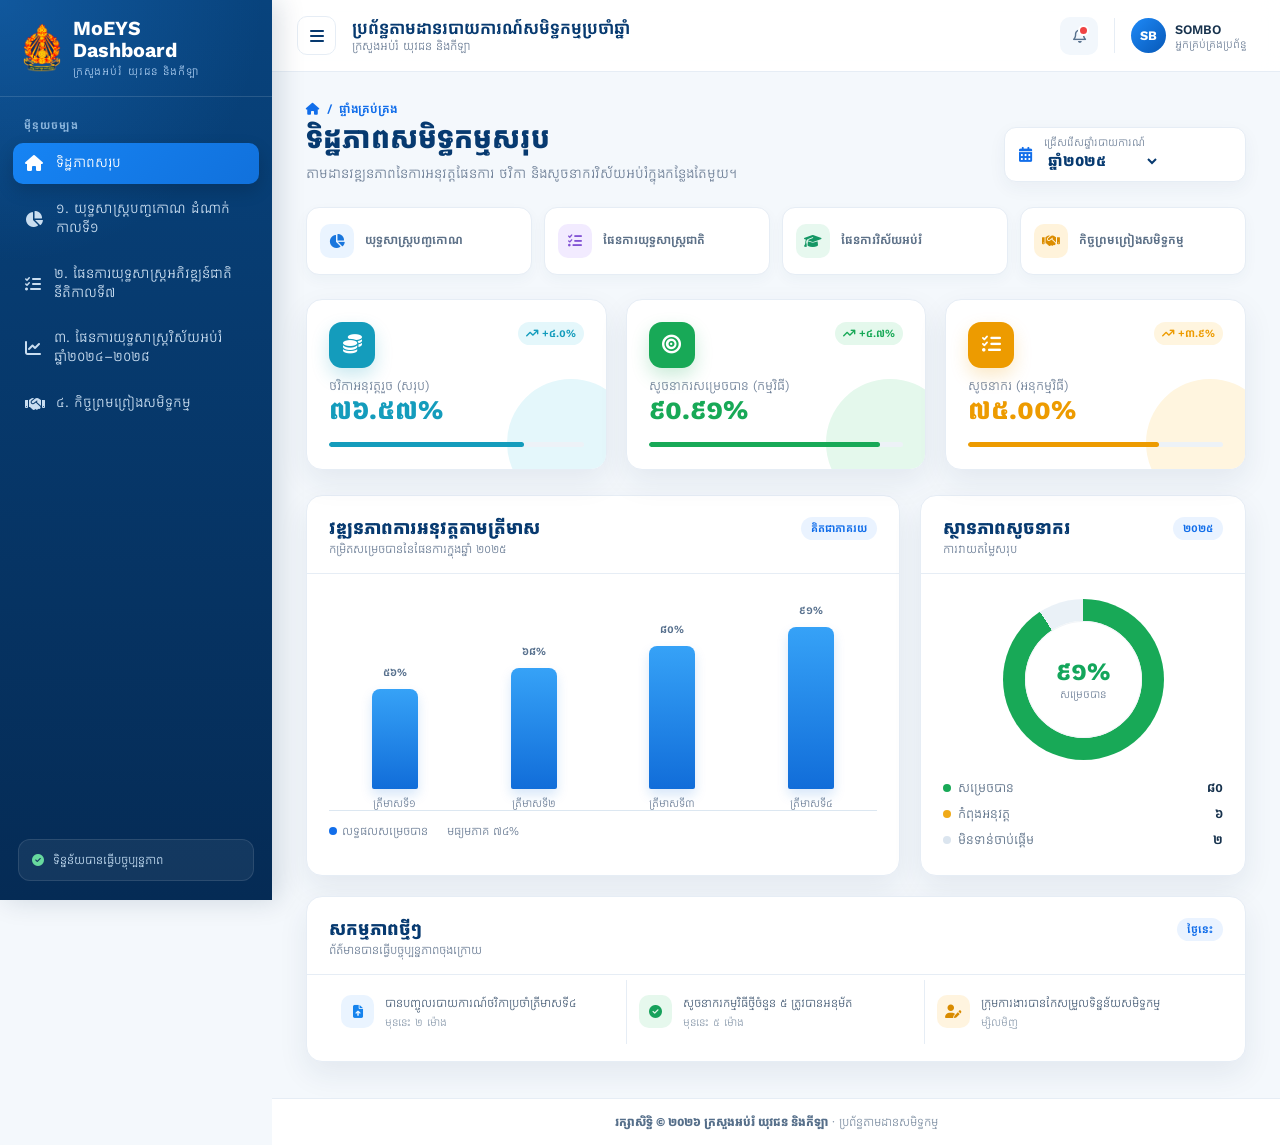
==== index.html @ 380740ac "git init" ====
<!doctype html>
<html lang="km">
  <head>
    <meta charset="utf-8" />
    <meta name="viewport" content="width=device-width, initial-scale=1" />
    <meta name="theme-color" content="#083d77" />
    <title>ផ្ទាំងគ្រប់គ្រង - MoEYS</title>

    <link rel="preconnect" href="https://fonts.googleapis.com" />
    <link rel="preconnect" href="https://fonts.gstatic.com" crossorigin />
    <link
      href="https://fonts.googleapis.com/css2?family=Kantumruy+Pro:wght@300;400;500;600;700&display=swap"
      rel="stylesheet"
    />
    <link
      rel="stylesheet"
      href="https://cdnjs.cloudflare.com/ajax/libs/font-awesome/6.7.2/css/all.min.css"
    />
    <link rel="stylesheet" href="css/style.css" />
  </head>
  <body>
    <div class="app-shell">
      <aside class="sidebar" aria-label="ម៉ឺនុយចម្បង">
        <a class="brand" href="#dashboard" aria-label="MoEYS Dashboard">
          <img
            class="brand-logo"
            height="50"
            src="./img/MoEYS_LOGO.png"
            alt="MoEYS Logo"
          />
          <span class="brand-details"
            ><span class="brand-name">MoEYS Dashboard</span
            ><span class="brand-subtitle">ក្រសួងអប់រំ យុវជន និងកីឡា</span></span
          >
        </a>

        <nav class="sidebar-nav">
          <p class="nav-caption">ម៉ឺនុយចម្បង</p>
          <ul class="nav-list">
            <li>
              <button
                class="nav-link active"
                type="button"
                data-module="overview"
              >
                <i class="fa-solid fa-house"></i><span>ទិដ្ឋភាពសរុប</span>
              </button>
            </li>
            <li>
              <a
                class="nav-link"
                href="pages/pentagon.html"
                data-module="pentagon"
                ><i class="fa-solid fa-chart-pie"></i
                ><span>១. យុទ្ធសាស្ត្របញ្ចកោណ ដំណាក់កាលទី១</span></a
              >
            </li>
            <li>
              <button class="nav-link" type="button" data-module="national">
                <i class="fa-solid fa-list-check"></i
                ><span>២. ផែនការយុទ្ធសាស្ត្រអភិវឌ្ឍន៍ជាតិ នីតិកាលទី៧</span>
              </button>
            </li>
            <li>
              <button class="nav-link" type="button" data-module="education">
                <i class="fa-solid fa-chart-line"></i
                ><span>៣. ផែនការយុទ្ធសាស្ត្រវិស័យអប់រំ ឆ្នាំ២០២៤–២០២៨</span>
              </button>
            </li>
            <li>
              <button class="nav-link" type="button" data-module="agreement">
                <i class="fa-solid fa-handshake"></i
                ><span>៤. កិច្ចព្រមព្រៀងសមិទ្ធកម្ម</span>
              </button>
            </li>
          </ul>
        </nav>

        <div class="sidebar-footer">
          <i class="fa-solid fa-circle-check"></i
          ><span>ទិន្នន័យបានធ្វើបច្ចុប្បន្នភាព</span>
        </div>
      </aside>
      <div class="sidebar-backdrop" aria-hidden="true"></div>

      <main class="main" id="dashboard">
        <header class="topbar">
          <div class="topbar-left">
            <button
              class="menu-toggle"
              id="menuToggle"
              type="button"
              aria-label="បើក ឬបិទម៉ឺនុយ"
            >
              <i class="fa-solid fa-bars"></i>
            </button>
            <div>
              <p class="page-title">
                ប្រព័ន្ធតាមដានរបាយការណ៍សមិទ្ធកម្មប្រចាំឆ្នាំ
              </p>
              <span class="page-kicker">ក្រសួងអប់រំ យុវជន និងកីឡា</span>
            </div>
          </div>
          <div class="topbar-right">
            <button class="notification" type="button" aria-label="ការជូនដំណឹង">
              <i class="fa-regular fa-bell"></i>
            </button>
            <div class="profile">
              <span class="avatar">SB</span>
              <div>
                <span class="profile-name">SOMBO</span
                ><span class="profile-role">អ្នកគ្រប់គ្រងប្រព័ន្ធ</span>
              </div>
            </div>
          </div>
        </header>

        <section class="content">
          <div class="hero">
            <div>
              <div class="breadcrumb">
                <i class="fa-solid fa-house"></i><span>/</span
                ><span>ផ្ទាំងគ្រប់គ្រង</span>
              </div>
              <h1 id="dashboardHeading">ទិដ្ឋភាពសមិទ្ធកម្មសរុប</h1>
              <p id="dashboardDescription">
                តាមដានវឌ្ឍនភាពនៃការអនុវត្តផែនការ ថវិកា
                និងសូចនាករវិស័យអប់រំក្នុងកន្លែងតែមួយ។
              </p>
            </div>
            <div class="filter-panel">
              <i class="fa-solid fa-calendar-days"></i>
              <div>
                <label for="yearFilter">ជ្រើសរើសឆ្នាំរបាយការណ៍</label
                ><select id="yearFilter" aria-label="ជ្រើសរើសឆ្នាំ">
                  <option value="2025">ឆ្នាំ២០២៥</option>
                  <option value="2024">ឆ្នាំ២០២៤</option>
                  <option value="2023">ឆ្នាំ២០២៣</option>
                </select>
              </div>
            </div>
          </div>

          <div class="module-switcher" aria-label="ជ្រើសរើសផ្នែករបាយការណ៍">
            <a
              class="module-button"
              href="pages/pentagon.html"
              data-module="pentagon"
              style="--module-color: #1976dd; --module-bg: #eaf4ff"
              ><i class="fa-solid fa-chart-pie"></i
              ><span>យុទ្ធសាស្ត្របញ្ចកោណ</span></a
            >
            <button
              class="module-button"
              type="button"
              data-module="national"
              style="--module-color: #8253d4; --module-bg: #f2ebff"
            >
              <i class="fa-solid fa-list-check"></i
              ><span>ផែនការយុទ្ធសាស្ត្រជាតិ</span>
            </button>
            <button
              class="module-button"
              type="button"
              data-module="education"
              style="--module-color: #159765; --module-bg: #e7f8ef"
            >
              <i class="fa-solid fa-graduation-cap"></i
              ><span>ផែនការវិស័យអប់រំ</span>
            </button>
            <button
              class="module-button"
              type="button"
              data-module="agreement"
              style="--module-color: #dc8d00; --module-bg: #fff3db"
            >
              <i class="fa-solid fa-handshake"></i
              ><span>កិច្ចព្រមព្រៀងសមិទ្ធកម្ម</span>
            </button>
          </div>

          <section class="summary-grid" aria-label="សង្ខេបទិន្នន័យ">
            <article class="metric-card budget">
              <div class="metric-top">
                <span class="metric-icon"
                  ><i class="fa-solid fa-coins"></i></span
                ><span class="metric-trend" id="budgetTrend"></span>
              </div>
              <p class="metric-label" id="budgetLabel"></p>
              <p class="metric-number" id="budgetVal"></p>
              <div class="metric-progress"><span id="budgetBar"></span></div>
            </article>
            <article class="metric-card program">
              <div class="metric-top">
                <span class="metric-icon"
                  ><i class="fa-solid fa-bullseye"></i></span
                ><span class="metric-trend" id="programTrend"></span>
              </div>
              <p class="metric-label" id="programLabel"></p>
              <p class="metric-number" id="programVal"></p>
              <div class="metric-progress"><span id="programBar"></span></div>
            </article>
            <article class="metric-card subprogram">
              <div class="metric-top">
                <span class="metric-icon"
                  ><i class="fa-solid fa-list-check"></i></span
                ><span class="metric-trend" id="subprogramTrend"></span>
              </div>
              <p class="metric-label" id="subprogramLabel"></p>
              <p class="metric-number" id="subprogramVal"></p>
              <div class="metric-progress">
                <span id="subprogramBar"></span>
              </div>
            </article>
          </section>

          <section class="dashboard-grid">
            <article class="panel chart-panel">
              <header class="panel-header">
                <div>
                  <h2 class="panel-title" id="chartTitle"></h2>
                  <p class="panel-caption">
                    កម្រិតសម្រេចបាននៃផែនការក្នុងឆ្នាំ
                    <span id="chartYear"></span>
                  </p>
                </div>
                <span class="pill">គិតជាភាគរយ</span>
              </header>
              <div class="chart-wrap">
                <div
                  class="chart"
                  id="quarterChart"
                  aria-label="គំនូសតាងវឌ្ឍនភាពតាមត្រីមាស"
                ></div>
                <div class="chart-foot">
                  <span><i class="legend-dot"></i>លទ្ធផលសម្រេចបាន</span
                  ><span id="chartAverage"></span>
                </div>
              </div>
            </article>

            <article class="panel progress-panel">
              <header class="panel-header">
                <div>
                  <h2 class="panel-title" id="statusTitle"></h2>
                  <p class="panel-caption">ការវាយតម្លៃសរុប</p>
                </div>
                <span class="pill" id="statusYear"></span>
              </header>
              <div class="donut-area">
                <div class="donut" id="donut">
                  <div class="donut-text">
                    <strong id="donutValue"></strong><span>សម្រេចបាន</span>
                  </div>
                </div>
              </div>
              <div class="status-list">
                <div class="status-row">
                  <span class="status-key"
                    ><i style="--key-color: #18a957"></i>សម្រេចបាន</span
                  ><strong id="completeCount"></strong>
                </div>
                <div class="status-row">
                  <span class="status-key"
                    ><i style="--key-color: #f0aa18"></i>កំពុងអនុវត្ត</span
                  ><strong id="progressCount"></strong>
                </div>
                <div class="status-row">
                  <span class="status-key"
                    ><i style="--key-color: #dbe5ef"></i>មិនទាន់ចាប់ផ្ដើម</span
                  ><strong id="pendingCount"></strong>
                </div>
              </div>
            </article>

            <article class="panel activity">
              <header class="panel-header">
                <div>
                  <h2 class="panel-title">សកម្មភាពថ្មីៗ</h2>
                  <p class="panel-caption">
                    ព័ត៌មានបានធ្វើបច្ចុប្បន្នភាពចុងក្រោយ
                  </p>
                </div>
                <span class="pill">ថ្ងៃនេះ</span>
              </header>
              <div class="activity-list">
                <div class="activity-item">
                  <span
                    class="activity-icon"
                    style="--activity-color: #1683ed; --activity-bg: #eaf4ff"
                    ><i class="fa-solid fa-file-arrow-up"></i
                  ></span>
                  <div>
                    <p>បានបញ្ចូលរបាយការណ៍ថវិកាប្រចាំត្រីមាសទី៤</p>
                    <time>មុននេះ ២ ម៉ោង</time>
                  </div>
                </div>
                <div class="activity-item">
                  <span
                    class="activity-icon"
                    style="--activity-color: #16a15b; --activity-bg: #e6f8ed"
                    ><i class="fa-solid fa-circle-check"></i
                  ></span>
                  <div>
                    <p>សូចនាករកម្មវិធីថ្មីចំនួន ៥ ត្រូវបានអនុម័ត</p>
                    <time>មុននេះ ៥ ម៉ោង</time>
                  </div>
                </div>
                <div class="activity-item">
                  <span
                    class="activity-icon"
                    style="--activity-color: #d98b00; --activity-bg: #fff4df"
                    ><i class="fa-solid fa-user-pen"></i
                  ></span>
                  <div>
                    <p>ក្រុមការងារបានកែសម្រួលទិន្នន័យសមិទ្ធកម្ម</p>
                    <time>ម្សិលមិញ</time>
                  </div>
                </div>
              </div>
            </article>
          </section>
        </section>
        <footer class="footer">
          <strong>រក្សាសិទ្ធិ © ២០២៦ ក្រសួងអប់រំ យុវជន និងកីឡា</strong> ·
          ប្រព័ន្ធតាមដានសមិទ្ធកម្ម
        </footer>
      </main>
    </div>

    <script src="js/dashboard.js"></script>
  </body>
</html>
---- css/style.css ----
:root {
  --navy: #073a70;
  --navy-deep: #052b55;
  --blue: #126eea;
  --green: #13a65b;
  --ink: #17324d;
  --muted: #72839a;
  --line: #e6edf5;
  --surface: #ffffff;
  --page: #f4f8fc;
  --shadow: 0 12px 30px rgba(20, 53, 92, 0.08);
}

* { box-sizing: border-box; }
html { min-width: 320px; }
body {
  min-height: 100vh;
  margin: 0;
  color: var(--ink);
  background: var(--page);
  font-family: "Kantumruy Pro", "Noto Sans Khmer", sans-serif;
  font-size: 15px;
}
button, select { font: inherit; }
button { cursor: pointer; }
.app-shell { min-height: 100vh; }

/* Sidebar */
.sidebar {
  position: fixed;
  z-index: 30;
  inset: 0 auto 0 0;
  display: flex;
  flex-direction: column;
  width: 272px;
  color: #dbeafe;
  background: radial-gradient(circle at 0 0, rgba(42, 151, 255, .25), transparent 28%), linear-gradient(180deg, #08437d 0%, var(--navy-deep) 100%);
  box-shadow: 6px 0 26px rgba(3, 36, 71, .16);
  transition: width .25s ease, transform .25s ease;
}
.brand { display: flex; align-items: center; gap: 12px; min-height: 92px; padding: 18px 23px; color: #fff; border-bottom: 1px solid rgba(255,255,255,.13); text-decoration: none; }
.brand-mark { display: grid; flex: 0 0 43px; width: 43px; height: 43px; place-items: center; color: #0d4b85; background: #fff; border-radius: 13px; box-shadow: 0 6px 15px rgba(0,0,0,.14); font-size: 22px; }
.brand-name { display: block; font-size: 20px; font-weight: 700; line-height: 1.1; }
.brand-subtitle { display: block; margin-top: 3px; color: #a9cbef; font-size: 11px; letter-spacing: .08em; }
.sidebar-nav { padding: 22px 13px; }
.nav-caption { margin: 0 11px 11px; color: #8bb5dc; font-size: 11px; font-weight: 600; letter-spacing: .1em; text-transform: uppercase; }
.nav-list { display: grid; gap: 5px; padding: 0; margin: 0; list-style: none; }
.nav-link { display: flex; align-items: center; gap: 13px; width: 100%; padding: 11px 12px; color: #c9ddf0; border: 0; border-radius: 10px; background: transparent; text-align: left; text-decoration: none; transition: .2s ease; }
.nav-link:hover { color: #fff; background: rgba(255,255,255,.09); }
.nav-link.active { color: #fff; background: linear-gradient(135deg, #1684f4, #1171dc); box-shadow: 0 7px 17px rgba(0,0,0,.16); }
.nav-link i { width: 18px; text-align: center; font-size: 16px; }
.nav-link span { font-size: 14px; line-height: 1.35; }
.sidebar-footer { display: flex; align-items: center; gap: 9px; margin: auto 18px 19px; padding: 13px; color: #bfd8ee; border: 1px solid rgba(255,255,255,.1); border-radius: 12px; background: rgba(255,255,255,.06); font-size: 12px; }
.sidebar-footer i { color: #67d99e; }

/* Header and page layout */
.main { min-height: 100vh; margin-left: 272px; transition: margin .25s ease; }
.topbar { position: sticky; z-index: 20; top: 0; display: flex; align-items: center; justify-content: space-between; min-height: 72px; padding: 0 34px 0 25px; border-bottom: 1px solid var(--line); background: rgba(255,255,255,.92); backdrop-filter: blur(12px); }
.topbar-left, .topbar-right, .profile { display: flex; align-items: center; }
.topbar-left { gap: 16px; }
.topbar-right { gap: 16px; }
.menu-toggle { display: grid; width: 39px; height: 39px; place-items: center; color: var(--navy); border: 1px solid var(--line); border-radius: 10px; background: #fff; font-size: 16px; transition: .2s ease; }
.menu-toggle:hover { color: #fff; border-color: var(--blue); background: var(--blue); }
.page-title { margin: 0; color: var(--navy); font-size: 17px; font-weight: 600; }
.page-kicker { display: block; margin-top: 1px; color: var(--muted); font-size: 12px; }
.notification { position: relative; display: grid; width: 38px; height: 38px; place-items: center; color: #57718d; border: 0; border-radius: 10px; background: #f2f7fc; }
.notification::after { position: absolute; top: 8px; right: 9px; width: 7px; height: 7px; content: ""; border: 2px solid #fff; border-radius: 50%; background: #f04444; }
.profile { gap: 9px; padding-left: 16px; border-left: 1px solid var(--line); }
.avatar { display: grid; width: 35px; height: 35px; place-items: center; color: #fff; border-radius: 50%; background: linear-gradient(135deg, #1e8af8, #0758b7); font-size: 13px; font-weight: 700; }
.profile-name { color: var(--ink); font-size: 13px; font-weight: 600; }
.profile-role { display: block; color: var(--muted); font-size: 11px; }
.content { max-width: 1500px; padding: 30px 34px 36px; margin: 0 auto; }
.hero { display: flex; align-items: flex-end; justify-content: space-between; gap: 25px; margin-bottom: 25px; }
.breadcrumb { display: flex; align-items: center; gap: 7px; margin-bottom: 5px; color: var(--blue); font-size: 12px; font-weight: 600; }
.hero h1 { margin: 0; color: var(--navy); font-size: clamp(23px, 2.3vw, 31px); line-height: 1.25; }
.hero p { max-width: 620px; margin: 7px 0 0; color: var(--muted); font-size: 14px; }
.filter-panel { display: flex; align-items: center; gap: 12px; min-width: 242px; padding: 8px 11px 8px 14px; border: 1px solid var(--line); border-radius: 12px; background: var(--surface); box-shadow: 0 6px 18px rgba(34,68,106,.05); }
.filter-panel i { color: var(--blue); }
.filter-panel label { display: block; color: var(--muted); font-size: 11px; line-height: 1.2; }
.filter-panel select { width: 116px; padding: 2px 20px 2px 0; color: var(--navy); border: 0; outline: 0; background: transparent; font-weight: 700; }

/* Report modules */
.module-switcher { display: grid; grid-template-columns: repeat(4, minmax(0, 1fr)); gap: 12px; margin: 0 0 24px; }
.module-button { display: flex; align-items: center; gap: 11px; min-height: 68px; padding: 11px 13px; color: #5d7188; border: 1px solid var(--line); border-radius: 13px; background: #fff; box-shadow: 0 5px 14px rgba(34,68,106,.04); text-align: left; text-decoration: none; transition: .2s ease; }
.module-button:hover { border-color: #b5d6fb; box-shadow: 0 9px 18px rgba(34,68,106,.09); transform: translateY(-2px); }
.module-button.active { color: var(--navy); border-color: #90c4f8; background: linear-gradient(135deg, #f1f8ff, #fff); box-shadow: 0 9px 20px rgba(22,131,237,.11); }
.module-button i { display: grid; flex: 0 0 34px; width: 34px; height: 34px; place-items: center; color: var(--module-color); border-radius: 10px; background: var(--module-bg); font-size: 14px; }
.module-button span { font-size: 12px; font-weight: 600; line-height: 1.32; }

/* Summary cards */
.summary-grid { display: grid; grid-template-columns: repeat(3, minmax(0, 1fr)); gap: 19px; margin-bottom: 25px; }
.metric-card { position: relative; min-height: 157px; padding: 22px; overflow: hidden; border: 1px solid var(--line); border-radius: 16px; background: var(--surface); box-shadow: var(--shadow); }
.metric-card::after { position: absolute; right: -29px; bottom: -38px; width: 128px; height: 128px; content: ""; border-radius: 50%; background: var(--card-wash); }
.metric-top { position: relative; z-index: 1; display: flex; align-items: flex-start; justify-content: space-between; gap: 10px; }
.metric-icon { display: grid; width: 46px; height: 46px; place-items: center; color: #fff; border-radius: 13px; background: var(--card-color); box-shadow: 0 8px 18px var(--card-shadow); font-size: 19px; }
.metric-label { margin: 10px 0 3px; color: var(--muted); font-size: 13px; }
.metric-number { margin: 0; color: var(--card-color); font-size: 27px; font-weight: 700; line-height: 1.1; }
.metric-trend { display: inline-flex; align-items: center; gap: 4px; padding: 5px 8px; color: var(--card-color); border-radius: 20px; background: var(--card-wash); font-size: 11px; font-weight: 600; white-space: nowrap; }
.metric-progress { position: relative; z-index: 1; height: 5px; margin-top: 17px; overflow: hidden; border-radius: 99px; background: #edf2f7; }
.metric-progress span { display: block; height: 100%; width: var(--progress); border-radius: inherit; background: var(--card-color); transition: width .45s ease; }
.budget { --card-color: #149cbc; --card-wash: #e4f7fb; --card-shadow: rgba(20,156,188,.22); --progress: 77%; }
.program { --card-color: #18a957; --card-wash: #e4f8ec; --card-shadow: rgba(24,169,87,.22); --progress: 91%; }
.subprogram { --card-color: #ed9b00; --card-wash: #fff5df; --card-shadow: rgba(237,155,0,.22); --progress: 75%; }

/* Chart panels */
.dashboard-grid { display: grid; grid-template-columns: minmax(0, 1.55fr) minmax(290px, .85fr); gap: 20px; }
.panel { border: 1px solid var(--line); border-radius: 16px; background: var(--surface); box-shadow: var(--shadow); }
.panel-header { display: flex; align-items: flex-start; justify-content: space-between; gap: 15px; padding: 21px 22px 17px; border-bottom: 1px solid var(--line); }
.panel-title { margin: 0; color: var(--navy); font-size: 18px; font-weight: 700; }
.panel-caption { margin: 3px 0 0; color: var(--muted); font-size: 12px; }
.pill { padding: 5px 10px; color: var(--blue); border-radius: 30px; background: #eaf3ff; font-size: 11px; font-weight: 600; white-space: nowrap; }
.chart-wrap { padding: 22px 22px 15px; }
.chart { display: flex; align-items: end; gap: clamp(11px, 2vw, 23px); height: 215px; padding: 14px 8px 0; border-bottom: 1px solid #dce7f1; }
.bar-group { display: grid; flex: 1; height: 100%; min-width: 24px; grid-template-rows: 1fr auto; gap: 8px; }
.bar-area { display: flex; align-items: end; justify-content: center; height: 100%; }
.bar { position: relative; width: min(46px, 100%); height: var(--bar-height); min-height: 16px; border-radius: 8px 8px 2px 2px; background: linear-gradient(180deg, #36a2f7, #116dd9); box-shadow: 0 6px 12px rgba(19,114,221,.17); transition: height .45s ease; }
.bar::before { position: absolute; top: -23px; left: 50%; content: attr(data-value); color: #58718e; font-size: 11px; font-weight: 600; white-space: nowrap; transform: translateX(-50%); }
.bar-label { color: var(--muted); font-size: 11px; text-align: center; }
.chart-foot { display: flex; align-items: center; gap: 19px; padding: 13px 0 0; color: var(--muted); font-size: 12px; }
.legend-dot { display: inline-block; width: 8px; height: 8px; margin-right: 5px; border-radius: 50%; background: var(--blue); }
.progress-panel { padding-bottom: 10px; }
.donut-area { display: grid; padding: 25px 25px 20px; place-items: center; }
.donut { position: relative; display: grid; width: 161px; height: 161px; place-items: center; border-radius: 50%; background: conic-gradient(#18a957 0 91%, #eaf1f7 91% 100%); }
.donut::before { width: 117px; height: 117px; content: ""; border-radius: 50%; background: #fff; box-shadow: inset 0 0 0 1px #f2f5f8; }
.donut-text { position: absolute; display: grid; place-items: center; line-height: 1.05; text-align: center; }
.donut-text strong { color: var(--green); font-size: 25px; }
.donut-text span { margin-top: 4px; color: var(--muted); font-size: 11px; }
.status-list { display: grid; gap: 11px; padding: 0 22px 18px; }
.status-row { display: flex; align-items: center; justify-content: space-between; color: #5d7188; font-size: 13px; }
.status-row strong { color: var(--ink); font-weight: 600; }
.status-key { display: inline-flex; align-items: center; gap: 7px; }
.status-key i { width: 8px; height: 8px; border-radius: 50%; background: var(--key-color); }

/* Recent activity and footer */
.activity { grid-column: 1 / -1; }
.activity-list { display: grid; grid-template-columns: repeat(3, 1fr); padding: 5px 22px 17px; }
.activity-item { display: flex; gap: 11px; padding: 15px 12px; border-right: 1px solid var(--line); }
.activity-item:last-child { border-right: 0; }
.activity-icon { display: grid; flex: 0 0 33px; width: 33px; height: 33px; place-items: center; color: var(--activity-color); border-radius: 10px; background: var(--activity-bg); font-size: 13px; }
.activity-item p { margin: 0; color: #4f647c; font-size: 12px; line-height: 1.45; }
.activity-item time { display: block; margin-top: 3px; color: #91a0b1; font-size: 11px; }
.footer { padding: 16px 34px; margin-top: auto; color: #8292a5; border-top: 1px solid var(--line); background: #fff; font-size: 12px; text-align: center; }
.footer strong { color: #566f8a; }

/* Collapsed sidebar */
body.sidebar-collapsed .sidebar { width: 80px; }
body.sidebar-collapsed .brand { justify-content: center; padding: 18px; }
body.sidebar-collapsed .brand-details, body.sidebar-collapsed .nav-caption, body.sidebar-collapsed .nav-link span, body.sidebar-collapsed .sidebar-footer span { display: none; }
body.sidebar-collapsed .sidebar-nav { padding-inline: 13px; }
body.sidebar-collapsed .nav-link { justify-content: center; padding-inline: 10px; }
body.sidebar-collapsed .sidebar-footer { justify-content: center; margin-inline: 12px; }
body.sidebar-collapsed .main { margin-left: 80px; }

@media (max-width: 1100px) {
  .summary-grid { gap: 14px; }
  .content { padding: 25px; }
  .topbar { padding-right: 25px; }
}
@media (max-width: 850px) {
  .sidebar { width: 252px; transform: translateX(-100%); }
  .main, body.sidebar-collapsed .main { margin-left: 0; }
  body.sidebar-open .sidebar { transform: translateX(0); }
  .sidebar-backdrop { position: fixed; z-index: 25; inset: 0; visibility: hidden; opacity: 0; background: rgba(3,24,48,.45); transition: .2s ease; }
  body.sidebar-open .sidebar-backdrop { visibility: visible; opacity: 1; }
  .summary-grid { grid-template-columns: 1fr; }
  .module-switcher { grid-template-columns: repeat(2, 1fr); }
  .metric-card { min-height: 137px; }
  .dashboard-grid { grid-template-columns: 1fr; }
}
@media (max-width: 600px) {
  .topbar { min-height: 63px; padding: 0 16px; }
  .page-title { font-size: 14px; }
  .page-kicker, .notification, .profile > div { display: none; }
  .profile { padding-left: 0; border: 0; }
  .content { padding: 22px 16px 28px; }
  .hero { display: block; margin-bottom: 20px; }
  .hero h1 { font-size: 23px; }
  .filter-panel { width: 100%; margin-top: 18px; justify-content: space-between; }
  .filter-panel select { width: auto; }
  .module-switcher { gap: 9px; }
  .module-button { min-height: 59px; padding: 9px; gap: 8px; }
  .module-button i { flex-basis: 30px; width: 30px; height: 30px; }
  .module-button span { font-size: 11px; }
  .panel-header { padding: 18px 17px 15px; }
  .chart-wrap { padding: 18px 15px 12px; }
  .chart { gap: 8px; height: 180px; }
  .bar::before { font-size: 9px; }
  .bar-label { font-size: 10px; }
  .activity-list { grid-template-columns: 1fr; padding-inline: 17px; }
  .activity-item { padding-inline: 0; border-right: 0; border-bottom: 1px solid var(--line); }
  .activity-item:last-child { border-bottom: 0; }
  .footer { padding: 15px 16px; }
}
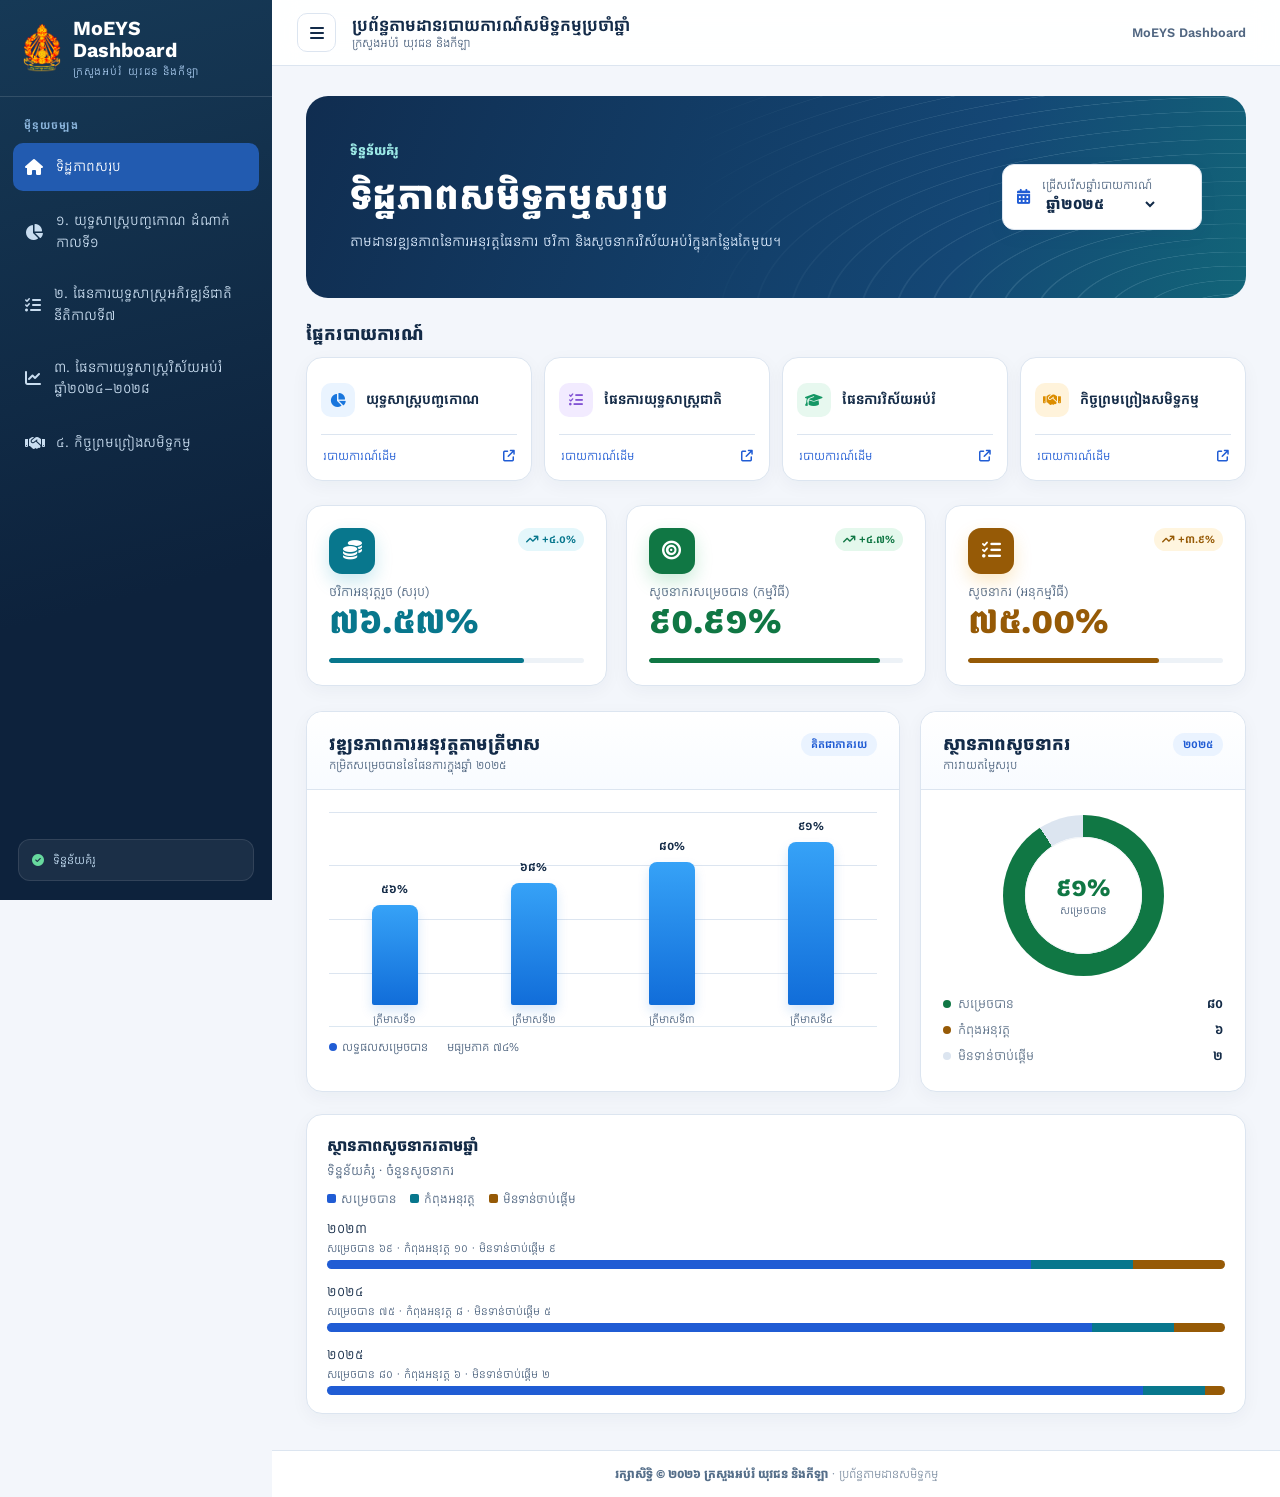
==== commit 03643ac9: "Update MoEYS Dashboard" ====
--- a/index.html
+++ b/index.html
@@ -16,7 +16,10 @@
       rel="stylesheet"
       href="https://cdnjs.cloudflare.com/ajax/libs/font-awesome/6.7.2/css/all.min.css"
     />
+    <link rel="stylesheet" href="css/theme.css" />
     <link rel="stylesheet" href="css/style.css" />
+    <link rel="stylesheet" href="css/dashboard-layout.css" />
+    <link rel="stylesheet" href="css/dashboard-charts.css" />
   </head>
   <body>
     <div class="app-shell">
@@ -56,16 +59,16 @@
               >
             </li>
             <li>
-              <button class="nav-link" type="button" data-module="national">
+              <a class="nav-link" data-module="national" href="pages/national-plan.html">
                 <i class="fa-solid fa-list-check"></i
                 ><span>២. ផែនការយុទ្ធសាស្ត្រអភិវឌ្ឍន៍ជាតិ នីតិកាលទី៧</span>
-              </button>
-            </li>
-            <li>
-              <button class="nav-link" type="button" data-module="education">
+              </a>
+            </li>
+            <li>
+              <a class="nav-link" data-module="education" href="pages/education-strategy.html">
                 <i class="fa-solid fa-chart-line"></i
                 ><span>៣. ផែនការយុទ្ធសាស្ត្រវិស័យអប់រំ ឆ្នាំ២០២៤–២០២៨</span>
-              </button>
+              </a>
             </li>
             <li>
               <button class="nav-link" type="button" data-module="agreement">
@@ -78,7 +81,7 @@
 
         <div class="sidebar-footer">
           <i class="fa-solid fa-circle-check"></i
-          ><span>ទិន្នន័យបានធ្វើបច្ចុប្បន្នភាព</span>
+          ><span>ទិន្នន័យគំរូ</span>
         </div>
       </aside>
       <div class="sidebar-backdrop" aria-hidden="true"></div>
@@ -101,27 +104,13 @@
               <span class="page-kicker">ក្រសួងអប់រំ យុវជន និងកីឡា</span>
             </div>
           </div>
-          <div class="topbar-right">
-            <button class="notification" type="button" aria-label="ការជូនដំណឹង">
-              <i class="fa-regular fa-bell"></i>
-            </button>
-            <div class="profile">
-              <span class="avatar">SB</span>
-              <div>
-                <span class="profile-name">SOMBO</span
-                ><span class="profile-role">អ្នកគ្រប់គ្រងប្រព័ន្ធ</span>
-              </div>
-            </div>
-          </div>
+          <span class="header-label">MoEYS Dashboard</span>
         </header>
 
         <section class="content">
           <div class="hero">
             <div>
-              <div class="breadcrumb">
-                <i class="fa-solid fa-house"></i><span>/</span
-                ><span>ផ្ទាំងគ្រប់គ្រង</span>
-              </div>
+              <p class="hero-label">ទិន្នន័យគំរូ</p>
               <h1 id="dashboardHeading">ទិដ្ឋភាពសមិទ្ធកម្មសរុប</h1>
               <p id="dashboardDescription">
                 តាមដានវឌ្ឍនភាពនៃការអនុវត្តផែនការ ថវិកា
@@ -141,43 +130,56 @@
             </div>
           </div>
 
-          <div class="module-switcher" aria-label="ជ្រើសរើសផ្នែករបាយការណ៍">
-            <a
-              class="module-button"
-              href="pages/pentagon.html"
-              data-module="pentagon"
-              style="--module-color: #1976dd; --module-bg: #eaf4ff"
-              ><i class="fa-solid fa-chart-pie"></i
-              ><span>យុទ្ធសាស្ត្របញ្ចកោណ</span></a
-            >
-            <button
-              class="module-button"
-              type="button"
-              data-module="national"
-              style="--module-color: #8253d4; --module-bg: #f2ebff"
-            >
-              <i class="fa-solid fa-list-check"></i
-              ><span>ផែនការយុទ្ធសាស្ត្រជាតិ</span>
-            </button>
-            <button
-              class="module-button"
-              type="button"
-              data-module="education"
-              style="--module-color: #159765; --module-bg: #e7f8ef"
-            >
-              <i class="fa-solid fa-graduation-cap"></i
-              ><span>ផែនការវិស័យអប់រំ</span>
-            </button>
-            <button
-              class="module-button"
-              type="button"
-              data-module="agreement"
-              style="--module-color: #dc8d00; --module-bg: #fff3db"
-            >
-              <i class="fa-solid fa-handshake"></i
-              ><span>កិច្ចព្រមព្រៀងសមិទ្ធកម្ម</span>
-            </button>
-          </div>
+          <section class="report-modules" aria-labelledby="modulesHeading">
+            <h2 id="modulesHeading">ផ្នែករបាយការណ៍</h2>
+            <div class="module-switcher">
+              <article class="module-card">
+                <a
+                  class="module-button"
+                  href="pages/pentagon.html"
+                  data-module="pentagon"
+                  style="--module-color: #1976dd; --module-bg: #eaf4ff"
+                  ><i class="fa-solid fa-chart-pie"></i
+                  ><span>យុទ្ធសាស្ត្របញ្ចកោណ</span></a
+                >
+                <a class="source-link" href="http://xn--i2ejlwblhr5bn7ca21aic1hviebd/" target="_blank" rel="noopener noreferrer" aria-label="យុទ្ធសាស្ត្របញ្ចកោណ · របាយការណ៍ដើម (ផ្ទាំងថ្មី)">របាយការណ៍ដើម <i class="fa-solid fa-arrow-up-right-from-square" aria-hidden="true"></i></a>
+              </article>
+              <article class="module-card">
+                <a
+                  class="module-button"
+                  data-module="national"
+                  style="--module-color: #8253d4; --module-bg: #f2ebff"
+                 href="pages/national-plan.html">
+                  <i class="fa-solid fa-list-check"></i
+                  ><span>ផែនការយុទ្ធសាស្ត្រជាតិ</span>
+                </a>
+                <a class="source-link" href="https://datastudio.google.com/reporting/8d355b90-36f9-4edb-a1a1-096dad04aba9/page/p_rf05hlne0d" target="_blank" rel="noopener noreferrer" aria-label="ផែនការយុទ្ធសាស្ត្រជាតិ · របាយការណ៍ដើម (ផ្ទាំងថ្មី)">របាយការណ៍ដើម <i class="fa-solid fa-arrow-up-right-from-square" aria-hidden="true"></i></a>
+              </article>
+              <article class="module-card">
+                <a
+                  class="module-button"
+                  data-module="education"
+                  style="--module-color: #159765; --module-bg: #e7f8ef"
+                 href="pages/education-strategy.html">
+                  <i class="fa-solid fa-graduation-cap"></i
+                  ><span>ផែនការវិស័យអប់រំ</span>
+                </a>
+                <a class="source-link" href="https://datastudio.google.com/reporting/8d355b90-36f9-4edb-a1a1-096dad04aba9/page/p_p8vuiixy0d" target="_blank" rel="noopener noreferrer" aria-label="ផែនការវិស័យអប់រំ · របាយការណ៍ដើម (ផ្ទាំងថ្មី)">របាយការណ៍ដើម <i class="fa-solid fa-arrow-up-right-from-square" aria-hidden="true"></i></a>
+              </article>
+              <article class="module-card">
+                <button
+                  class="module-button"
+                  type="button"
+                  data-module="agreement"
+                  style="--module-color: #dc8d00; --module-bg: #fff3db"
+                >
+                  <i class="fa-solid fa-handshake"></i
+                  ><span>កិច្ចព្រមព្រៀងសមិទ្ធកម្ម</span>
+                </button>
+                <a class="source-link" href="http://xn--i2ealda7eh3aatcdatc5fvvka1o2ncdhd/" target="_blank" rel="noopener noreferrer" aria-label="កិច្ចព្រមព្រៀងសមិទ្ធកម្ម · របាយការណ៍ដើម (ផ្ទាំងថ្មី)">របាយការណ៍ដើម <i class="fa-solid fa-arrow-up-right-from-square" aria-hidden="true"></i></a>
+              </article>
+            </div>
+          </section>
 
           <section class="summary-grid" aria-label="សង្ខេបទិន្នន័យ">
             <article class="metric-card budget">
@@ -257,69 +259,24 @@
               <div class="status-list">
                 <div class="status-row">
                   <span class="status-key"
-                    ><i style="--key-color: #18a957"></i>សម្រេចបាន</span
+                    ><i style="--key-color: var(--green)"></i>សម្រេចបាន</span
                   ><strong id="completeCount"></strong>
                 </div>
                 <div class="status-row">
                   <span class="status-key"
-                    ><i style="--key-color: #f0aa18"></i>កំពុងអនុវត្ត</span
+                    ><i style="--key-color: var(--amber)"></i>កំពុងអនុវត្ត</span
                   ><strong id="progressCount"></strong>
                 </div>
                 <div class="status-row">
                   <span class="status-key"
-                    ><i style="--key-color: #dbe5ef"></i>មិនទាន់ចាប់ផ្ដើម</span
+                    ><i style="--key-color: var(--line)"></i>មិនទាន់ចាប់ផ្ដើម</span
                   ><strong id="pendingCount"></strong>
                 </div>
               </div>
             </article>
 
-            <article class="panel activity">
-              <header class="panel-header">
-                <div>
-                  <h2 class="panel-title">សកម្មភាពថ្មីៗ</h2>
-                  <p class="panel-caption">
-                    ព័ត៌មានបានធ្វើបច្ចុប្បន្នភាពចុងក្រោយ
-                  </p>
-                </div>
-                <span class="pill">ថ្ងៃនេះ</span>
-              </header>
-              <div class="activity-list">
-                <div class="activity-item">
-                  <span
-                    class="activity-icon"
-                    style="--activity-color: #1683ed; --activity-bg: #eaf4ff"
-                    ><i class="fa-solid fa-file-arrow-up"></i
-                  ></span>
-                  <div>
-                    <p>បានបញ្ចូលរបាយការណ៍ថវិកាប្រចាំត្រីមាសទី៤</p>
-                    <time>មុននេះ ២ ម៉ោង</time>
-                  </div>
-                </div>
-                <div class="activity-item">
-                  <span
-                    class="activity-icon"
-                    style="--activity-color: #16a15b; --activity-bg: #e6f8ed"
-                    ><i class="fa-solid fa-circle-check"></i
-                  ></span>
-                  <div>
-                    <p>សូចនាករកម្មវិធីថ្មីចំនួន ៥ ត្រូវបានអនុម័ត</p>
-                    <time>មុននេះ ៥ ម៉ោង</time>
-                  </div>
-                </div>
-                <div class="activity-item">
-                  <span
-                    class="activity-icon"
-                    style="--activity-color: #d98b00; --activity-bg: #fff4df"
-                    ><i class="fa-solid fa-user-pen"></i
-                  ></span>
-                  <div>
-                    <p>ក្រុមការងារបានកែសម្រួលទិន្នន័យសមិទ្ធកម្ម</p>
-                    <time>ម្សិលមិញ</time>
-                  </div>
-                </div>
-              </div>
-            </article>
           </section>
+          <section class="dashboard-viz" id="extraCharts" aria-label="ក្រាហ្វបន្ថែម"></section>
         </section>
         <footer class="footer">
           <strong>រក្សាសិទ្ធិ © ២០២៦ ក្រសួងអប់រំ យុវជន និងកីឡា</strong> ·
@@ -328,6 +285,7 @@
       </main>
     </div>
 
+    <script src="js/dashboard-charts.js"></script>
     <script src="js/dashboard.js"></script>
   </body>
 </html>
--- a/css/theme.css
+++ b/css/theme.css
@@ -0,0 +1,29 @@
+:root {
+  --navy: #132b49;
+  --blue: #205cd4;
+  --blue-dark: var(--navy);
+  --blue-soft: #eaf3ff;
+  --ink: #142b47;
+  --muted: #506681;
+  --line: #dce5f0;
+  --surface: #ffffff;
+  --page: #f3f6fb;
+  --shadow: 0 5px 18px rgba(16, 39, 68, .045);
+  --sidebar-bg: linear-gradient(165deg, #163956, #0d223c 65%);
+  --sidebar-active: #225bb0;
+  --sidebar-text: #dbeafe;
+  --hero-bg: linear-gradient(110deg, #102d50, #144775 70%, #126578);
+  --hero-text: #d9e9fc;
+  --hero-accent: #9ce9e6;
+  --chart-blue: linear-gradient(180deg, #36a2f7, #116dd9);
+  --teal: #08778d;
+  --teal-soft: #e4f7fb;
+  --green: #107744;
+  --green-soft: #e4f8ec;
+  --amber: #965a06;
+  --amber-soft: #fff5df;
+  --red: #ba3838;
+}
+
+:focus-visible { outline: 2px solid #3679e9; outline-offset: 3px; }
+.sidebar :focus-visible, .report-sidebar :focus-visible { outline-color: var(--hero-accent); }
--- a/css/style.css
+++ b/css/style.css
@@ -1,16 +1,3 @@
-:root {
-  --navy: #073a70;
-  --navy-deep: #052b55;
-  --blue: #126eea;
-  --green: #13a65b;
-  --ink: #17324d;
-  --muted: #72839a;
-  --line: #e6edf5;
-  --surface: #ffffff;
-  --page: #f4f8fc;
-  --shadow: 0 12px 30px rgba(20, 53, 92, 0.08);
-}
-
 * { box-sizing: border-box; }
 html { min-width: 320px; }
 body {
@@ -33,8 +20,8 @@
   display: flex;
   flex-direction: column;
   width: 272px;
-  color: #dbeafe;
-  background: radial-gradient(circle at 0 0, rgba(42, 151, 255, .25), transparent 28%), linear-gradient(180deg, #08437d 0%, var(--navy-deep) 100%);
+  color: var(--sidebar-text);
+  background: var(--sidebar-bg);
   box-shadow: 6px 0 26px rgba(3, 36, 71, .16);
   transition: width .25s ease, transform .25s ease;
 }
@@ -47,7 +34,7 @@
 .nav-list { display: grid; gap: 5px; padding: 0; margin: 0; list-style: none; }
 .nav-link { display: flex; align-items: center; gap: 13px; width: 100%; padding: 11px 12px; color: #c9ddf0; border: 0; border-radius: 10px; background: transparent; text-align: left; text-decoration: none; transition: .2s ease; }
 .nav-link:hover { color: #fff; background: rgba(255,255,255,.09); }
-.nav-link.active { color: #fff; background: linear-gradient(135deg, #1684f4, #1171dc); box-shadow: 0 7px 17px rgba(0,0,0,.16); }
+.nav-link.active { color: #fff; background: var(--sidebar-active); }
 .nav-link i { width: 18px; text-align: center; font-size: 16px; }
 .nav-link span { font-size: 14px; line-height: 1.35; }
 .sidebar-footer { display: flex; align-items: center; gap: 9px; margin: auto 18px 19px; padding: 13px; color: #bfd8ee; border: 1px solid rgba(255,255,255,.1); border-radius: 12px; background: rgba(255,255,255,.06); font-size: 12px; }
@@ -77,7 +64,7 @@
 .filter-panel { display: flex; align-items: center; gap: 12px; min-width: 242px; padding: 8px 11px 8px 14px; border: 1px solid var(--line); border-radius: 12px; background: var(--surface); box-shadow: 0 6px 18px rgba(34,68,106,.05); }
 .filter-panel i { color: var(--blue); }
 .filter-panel label { display: block; color: var(--muted); font-size: 11px; line-height: 1.2; }
-.filter-panel select { width: 116px; padding: 2px 20px 2px 0; color: var(--navy); border: 0; outline: 0; background: transparent; font-weight: 700; }
+.filter-panel select { width: 116px; padding: 2px 20px 2px 0; color: var(--navy); border: 0; background: transparent; font-weight: 700; }
 
 /* Report modules */
 .module-switcher { display: grid; grid-template-columns: repeat(4, minmax(0, 1fr)); gap: 12px; margin: 0 0 24px; }
@@ -98,9 +85,9 @@
 .metric-trend { display: inline-flex; align-items: center; gap: 4px; padding: 5px 8px; color: var(--card-color); border-radius: 20px; background: var(--card-wash); font-size: 11px; font-weight: 600; white-space: nowrap; }
 .metric-progress { position: relative; z-index: 1; height: 5px; margin-top: 17px; overflow: hidden; border-radius: 99px; background: #edf2f7; }
 .metric-progress span { display: block; height: 100%; width: var(--progress); border-radius: inherit; background: var(--card-color); transition: width .45s ease; }
-.budget { --card-color: #149cbc; --card-wash: #e4f7fb; --card-shadow: rgba(20,156,188,.22); --progress: 77%; }
-.program { --card-color: #18a957; --card-wash: #e4f8ec; --card-shadow: rgba(24,169,87,.22); --progress: 91%; }
-.subprogram { --card-color: #ed9b00; --card-wash: #fff5df; --card-shadow: rgba(237,155,0,.22); --progress: 75%; }
+.budget { --card-color: var(--teal); --card-wash: var(--teal-soft); --card-shadow: rgba(20,156,188,.22); --progress: 77%; }
+.program { --card-color: var(--green); --card-wash: var(--green-soft); --card-shadow: rgba(24,169,87,.22); --progress: 91%; }
+.subprogram { --card-color: var(--amber); --card-wash: var(--amber-soft); --card-shadow: rgba(237,155,0,.22); --progress: 75%; }
 
 /* Chart panels */
 .dashboard-grid { display: grid; grid-template-columns: minmax(0, 1.55fr) minmax(290px, .85fr); gap: 20px; }
@@ -113,14 +100,14 @@
 .chart { display: flex; align-items: end; gap: clamp(11px, 2vw, 23px); height: 215px; padding: 14px 8px 0; border-bottom: 1px solid #dce7f1; }
 .bar-group { display: grid; flex: 1; height: 100%; min-width: 24px; grid-template-rows: 1fr auto; gap: 8px; }
 .bar-area { display: flex; align-items: end; justify-content: center; height: 100%; }
-.bar { position: relative; width: min(46px, 100%); height: var(--bar-height); min-height: 16px; border-radius: 8px 8px 2px 2px; background: linear-gradient(180deg, #36a2f7, #116dd9); box-shadow: 0 6px 12px rgba(19,114,221,.17); transition: height .45s ease; }
+.bar { position: relative; width: min(46px, 100%); height: var(--bar-height); min-height: 16px; border-radius: 8px 8px 2px 2px; background: var(--chart-blue); box-shadow: 0 6px 12px rgba(19,114,221,.17); transition: height .45s ease; }
 .bar::before { position: absolute; top: -23px; left: 50%; content: attr(data-value); color: #58718e; font-size: 11px; font-weight: 600; white-space: nowrap; transform: translateX(-50%); }
 .bar-label { color: var(--muted); font-size: 11px; text-align: center; }
 .chart-foot { display: flex; align-items: center; gap: 19px; padding: 13px 0 0; color: var(--muted); font-size: 12px; }
 .legend-dot { display: inline-block; width: 8px; height: 8px; margin-right: 5px; border-radius: 50%; background: var(--blue); }
 .progress-panel { padding-bottom: 10px; }
 .donut-area { display: grid; padding: 25px 25px 20px; place-items: center; }
-.donut { position: relative; display: grid; width: 161px; height: 161px; place-items: center; border-radius: 50%; background: conic-gradient(#18a957 0 91%, #eaf1f7 91% 100%); }
+.donut { position: relative; display: grid; width: 161px; height: 161px; place-items: center; border-radius: 50%; background: conic-gradient(var(--green) 0 91%, var(--line) 91% 100%); }
 .donut::before { width: 117px; height: 117px; content: ""; border-radius: 50%; background: #fff; box-shadow: inset 0 0 0 1px #f2f5f8; }
 .donut-text { position: absolute; display: grid; place-items: center; line-height: 1.05; text-align: center; }
 .donut-text strong { color: var(--green); font-size: 25px; }
@@ -191,3 +178,98 @@
   .activity-item:last-child { border-bottom: 0; }
   .footer { padding: 15px 16px; }
 }
+
+/* Dashboard overview */
+.sidebar {
+  box-shadow: none;
+}
+.sidebar-nav { overflow-y: auto; }
+.nav-list { gap: 8px; }
+.nav-link { min-height: 48px; }
+.nav-link span { line-height: 1.55; }
+.topbar { min-height: 66px; }
+.header-label { color: var(--muted); font-size: 13px; font-weight: 600; }
+.menu-toggle { flex-shrink: 0; }
+.hero {
+  position: relative;
+  isolation: isolate;
+  align-items: center;
+  min-height: 190px;
+  padding: clamp(22px, 3.4vw, 44px);
+  overflow: hidden;
+  border-radius: 22px;
+  color: #fff;
+  background: var(--hero-bg);
+}
+.hero::after {
+  position: absolute;
+  z-index: -1;
+  inset: 0 0 0 40%;
+  pointer-events: none;
+  content: "";
+  background: repeating-radial-gradient(ellipse at 98% 110%, transparent 0 23px, #d6f6ff20 24px 25px, transparent 26px 35px);
+  mask-image: linear-gradient(90deg, transparent, #000 65%);
+}
+.hero h1 { color: #fff; font-size: clamp(25px, 3vw, 42px); line-height: 1.4; }
+.hero p { color: var(--hero-text); line-height: 1.7; }
+.hero .hero-label { margin: 0 0 8px; color: var(--hero-accent); font-size: 13px; font-weight: 700; }
+.filter-panel { min-width: 200px; padding-block: 13px; }
+.filter-panel label { font-size: 12px; }
+.report-modules h2 { margin: 0 0 12px; font-size: 18px; }
+.module-card {
+  display: flex;
+  flex-direction: column;
+  min-width: 0;
+  padding: 5px 12px 10px;
+  border: 1px solid var(--line);
+  border-radius: 15px;
+  background: var(--surface);
+  box-shadow: var(--shadow);
+}
+.module-card .module-button {
+  flex: 1;
+  width: 100%;
+  padding-inline: 0;
+  border: 0;
+  background: transparent;
+  color: var(--ink);
+  box-shadow: none;
+  transform: none;
+}
+.module-card .module-button:is(:hover, .active) { color: var(--blue); }
+.module-button span { font-size: 13px; line-height: 1.55; }
+.source-link {
+  display: flex;
+  align-items: center;
+  justify-content: space-between;
+  gap: 10px;
+  padding: 9px 2px 1px;
+  border-top: 1px solid var(--line);
+  color: var(--blue);
+  font-size: 12px;
+  text-decoration: none;
+}
+.source-link:hover { text-decoration: underline; }
+.metric-card { min-height: 150px; }
+.metric-card::after { display: none; }
+.metric-number { font-size: clamp(27px, 2.8vw, 38px); }
+.chart {
+  background: repeating-linear-gradient(to top, transparent 0 calc(25% - 1px), #dce5f0 calc(25% - 1px) 25%);
+}
+.bar::before { color: var(--ink); font-size: 12px; }
+@media (max-width: 1100px) {
+  .module-switcher { grid-template-columns: repeat(2, minmax(0, 1fr)); }
+}
+@media (max-width: 850px) {
+  body.sidebar-collapsed .sidebar { width: 252px; }
+  body.sidebar-collapsed .brand { justify-content: flex-start; }
+  body.sidebar-collapsed .nav-link { justify-content: flex-start; }
+  body.sidebar-collapsed :is(.brand-details, .nav-caption, .nav-link span, .sidebar-footer span) { display: block; }
+}
+@media (max-width: 600px) {
+  .header-label { display: none; }
+  .filter-panel { justify-content: flex-start; }
+}
+@media (prefers-reduced-motion: reduce) {
+  *, *::before, *::after { transition: none !important; }
+}
--- a/css/dashboard-layout.css
+++ b/css/dashboard-layout.css
@@ -0,0 +1,76 @@
+/* Shared dashboard surfaces and controls */
+:is(.hero, .report-hero) {
+  position: relative;
+  isolation: isolate;
+  overflow: hidden;
+  border-radius: 22px;
+}
+.report-hero:not(.national-hero)::after {
+  position: absolute;
+  inset: 0 0 0 45%;
+  z-index: -1;
+  content: "";
+  background: repeating-radial-gradient(ellipse at 100% 100%, transparent 0 24px, #d9e9fc24 25px 26px, transparent 27px 34px);
+}
+:is(.filter-panel, .year-select) {
+  border-color: var(--line);
+  background: var(--surface);
+}
+:is(.filter-panel, .year-select):focus-within {
+  border-color: var(--blue);
+  box-shadow: 0 0 0 3px var(--blue-soft);
+}
+:is(.metric-card, .module-card, .panel, .score-card, .performance-card,
+    .detail-panel, .enrollment-kpi, .province-panel) {
+  border: 1px solid var(--line);
+  border-radius: 16px;
+  background: var(--surface);
+  box-shadow: var(--shadow);
+}
+:is(.panel-header, .performance-card > header, .detail-panel > header, .province-panel-header) {
+  background: linear-gradient(180deg, var(--surface), #f8fbff);
+  border-radius: 16px 16px 0 0;
+}
+:is(.panel-caption, .province-panel-header p, .report-header .header-title span) {
+  color: var(--muted);
+}
+.module-card {
+  padding: 8px 14px 10px;
+  transition: border-color .18s ease, box-shadow .18s ease;
+}
+.module-card:hover, .module-card:focus-within {
+  border-color: #8db3e5;
+  box-shadow: 0 7px 20px #173f7314;
+}
+.module-card .module-button span { font-size: .875rem; }
+.source-link { min-height: 36px; }
+.highlight-panel {
+  border: 0;
+  background: transparent;
+  box-shadow: none;
+}
+.section-label {
+  padding: 0 0 12px;
+  color: var(--ink);
+  background: transparent;
+}
+.section-label small { color: var(--muted); background: var(--blue-soft); }
+.score-grid { padding: 0; }
+.score-card::after, .kpi-watermark { display: none; }
+.score-card {
+  text-align: start;
+  align-items: start;
+}
+.score-card :is(h2, strong, .score-delta) { text-align: start; }
+.enrollment-kpi { min-width: 0; }
+.enrollment-kpi strong { line-height: 1.25; }
+.ranking-row:hover, .ranking-row:focus-visible { background: var(--blue-soft); }
+.province-dashboard { align-items: stretch; }
+#assessmentChart { margin-top: 20px; }
+@media (min-width: 601px) and (max-width: 850px) {
+  .summary-grid { grid-template-columns: repeat(3, minmax(0, 1fr)); }
+}
+@media (max-width: 600px) {
+  .section-label { flex-wrap: wrap; gap: 8px; }
+  .module-card .module-button span { font-size: .8rem; }
+}
--- a/css/dashboard-charts.css
+++ b/css/dashboard-charts.css
@@ -0,0 +1,51 @@
+.dashboard-viz {
+  display: grid;
+  gap: 16px;
+  grid-template-columns: repeat(auto-fit, minmax(min(100%, 370px), 1fr));
+  margin-top: 22px;
+}
+.dashboard-viz:empty { display: none; }
+.dashboard-viz-panel {
+  min-width: 0;
+  padding: 18px 20px;
+  border: 1px solid var(--line);
+  border-radius: 16px;
+  background: var(--surface);
+  box-shadow: var(--shadow);
+}
+.dashboard-viz-panel h2 { margin: 0; color: var(--ink); font-size: 1rem; line-height: 1.6; }
+.dashboard-viz-panel p { margin: 4px 0 0; color: var(--muted); font-size: .82rem; }
+.dashboard-viz-bars, .dashboard-viz-key { padding: 0; margin: 14px 0 0; list-style: none; }
+.dashboard-viz-bars { display: grid; gap: 14px; }
+.dashboard-viz-row {
+  display: grid;
+  grid-template-columns: minmax(0, 1fr) auto;
+  gap: 5px 12px;
+  align-items: baseline;
+  font-size: .85rem;
+}
+.dashboard-viz-row small { color: var(--muted); grid-column: 1 / -1; }
+.dashboard-viz-row strong { color: var(--ink); white-space: nowrap; }
+.dashboard-viz-row.is-current > span { color: var(--blue); font-weight: 700; }
+.dashboard-viz-track {
+  position: relative;
+  display: flex;
+  grid-column: 1 / -1;
+  height: 9px;
+  border-radius: 6px;
+  background: var(--blue-soft);
+}
+.dashboard-viz-track span { width: var(--width); background: var(--series); }
+.dashboard-viz-track span:first-child { border-radius: 6px 0 0 6px; }
+.dashboard-viz-track span:last-of-type { border-radius: 0 6px 6px 0; }
+.dashboard-viz-track span:only-of-type { border-radius: 6px; }
+.dashboard-viz-track i {
+  position: absolute;
+  left: var(--marker);
+  top: -3px;
+  bottom: -3px;
+  border-left: 2px solid var(--ink);
+}
+.dashboard-viz-key { display: flex; flex-wrap: wrap; gap: 6px 14px; color: var(--muted); font-size: .78rem; }
+.dashboard-viz-key li { display: inline-flex; align-items: center; gap: 5px; }
+.dashboard-viz-key i { width: 9px; height: 9px; border-radius: 2px; background: var(--series); }
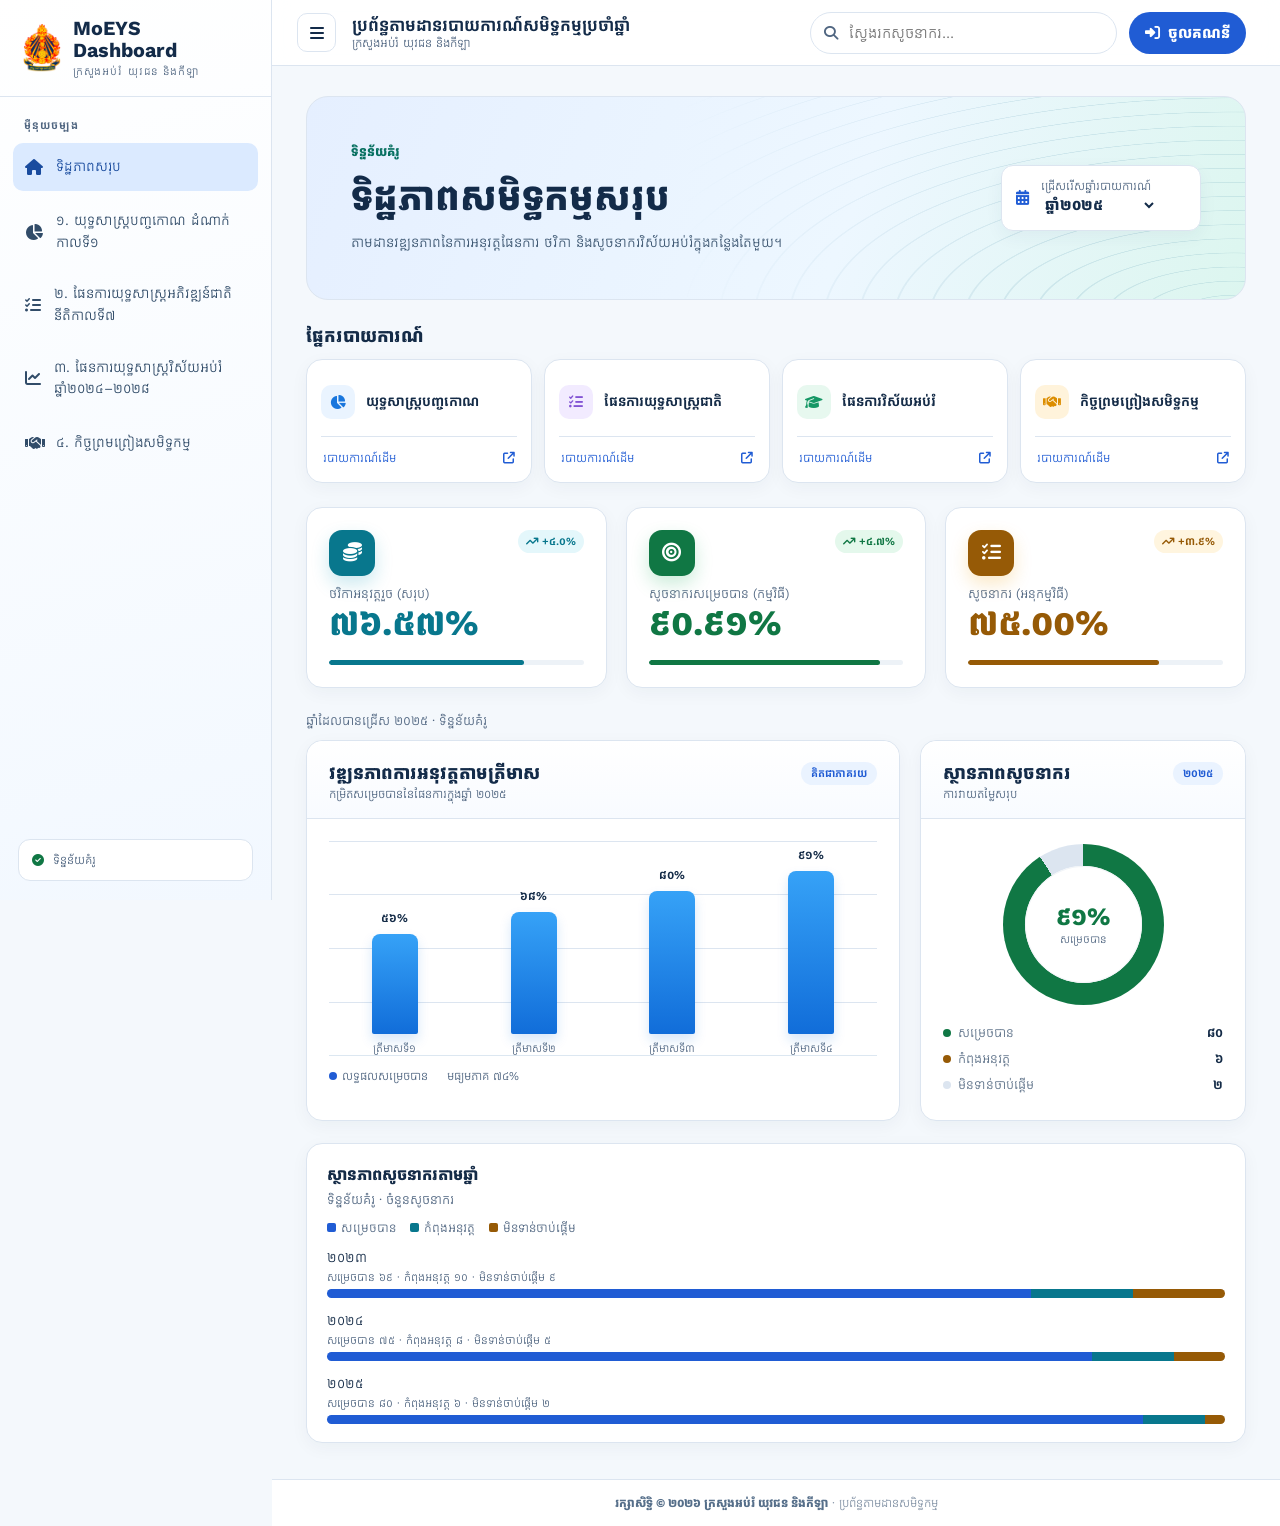
==== commit b6b7dd7e: "Update UX/UI MoEYS Dashboard" ====
--- a/index.html
+++ b/index.html
@@ -71,10 +71,10 @@
               </a>
             </li>
             <li>
-              <button class="nav-link" type="button" data-module="agreement">
+              <a class="nav-link" data-module="agreement" href="pages/performance-agreement.html">
                 <i class="fa-solid fa-handshake"></i
                 ><span>៤. កិច្ចព្រមព្រៀងសមិទ្ធកម្ម</span>
-              </button>
+              </a>
             </li>
           </ul>
         </nav>
@@ -87,7 +87,7 @@
       <div class="sidebar-backdrop" aria-hidden="true"></div>
 
       <main class="main" id="dashboard">
-        <header class="topbar">
+        <header class="topbar dashboard-topbar">
           <div class="topbar-left">
             <button
               class="menu-toggle"
@@ -104,8 +104,27 @@
               <span class="page-kicker">ក្រសួងអប់រំ យុវជន និងកីឡា</span>
             </div>
           </div>
-          <span class="header-label">MoEYS Dashboard</span>
+          <div class="indicator-search" role="search" aria-label="ស្វែងរកសូចនាករ">
+            <i class="fa-solid fa-magnifying-glass" aria-hidden="true"></i>
+            <input id="indicatorSearch" type="search" aria-label="ស្វែងរកសូចនាករ" placeholder="ស្វែងរកសូចនាករ..." aria-controls="indicatorSearchPanel" autocomplete="off" />
+            <div class="indicator-search-panel" id="indicatorSearchPanel" hidden>
+              <p id="indicatorSearchStatus" role="status"></p>
+              <ul id="indicatorMatches" hidden></ul>
+            </div>
+          </div>
+          <button class="account-button" id="accountButton" type="button" aria-haspopup="dialog" aria-controls="accountDialog">
+            <i class="fa-solid fa-right-to-bracket" aria-hidden="true"></i>
+            ចូលគណនី
+          </button>
         </header>
+
+        <dialog class="account-dialog" id="accountDialog" aria-labelledby="accountTitle" aria-describedby="accountStatus">
+          <h2 id="accountTitle">ចូលគណនី</h2>
+          <p id="accountStatus">មុខងារចូលគណនីកំពុងរៀបចំ។</p>
+          <form method="dialog">
+            <button class="account-button" type="submit" autofocus>បិទ</button>
+          </form>
+        </dialog>
 
         <section class="content">
           <div class="hero">
@@ -167,16 +186,15 @@
                 <a class="source-link" href="https://datastudio.google.com/reporting/8d355b90-36f9-4edb-a1a1-096dad04aba9/page/p_p8vuiixy0d" target="_blank" rel="noopener noreferrer" aria-label="ផែនការវិស័យអប់រំ · របាយការណ៍ដើម (ផ្ទាំងថ្មី)">របាយការណ៍ដើម <i class="fa-solid fa-arrow-up-right-from-square" aria-hidden="true"></i></a>
               </article>
               <article class="module-card">
-                <button
+                <a
                   class="module-button"
-                  type="button"
                   data-module="agreement"
                   style="--module-color: #dc8d00; --module-bg: #fff3db"
-                >
+                 href="pages/performance-agreement.html">
                   <i class="fa-solid fa-handshake"></i
                   ><span>កិច្ចព្រមព្រៀងសមិទ្ធកម្ម</span>
-                </button>
-                <a class="source-link" href="http://xn--i2ealda7eh3aatcdatc5fvvka1o2ncdhd/" target="_blank" rel="noopener noreferrer" aria-label="កិច្ចព្រមព្រៀងសមិទ្ធកម្ម · របាយការណ៍ដើម (ផ្ទាំងថ្មី)">របាយការណ៍ដើម <i class="fa-solid fa-arrow-up-right-from-square" aria-hidden="true"></i></a>
+                </a>
+                <a class="source-link" href="https://datastudio.google.com/reporting/8d355b90-36f9-4edb-a1a1-096dad04aba9/page/p_8p81dd7y0d" target="_blank" rel="noopener noreferrer" aria-label="កិច្ចព្រមព្រៀងសមិទ្ធកម្ម · របាយការណ៍ដើម (ផ្ទាំងថ្មី)">របាយការណ៍ដើម <i class="fa-solid fa-arrow-up-right-from-square" aria-hidden="true"></i></a>
               </article>
             </div>
           </section>
@@ -216,6 +234,7 @@
             </article>
           </section>
 
+          <p class="chart-source-note" id="dashboardChartSource"></p>
           <section class="dashboard-grid">
             <article class="panel chart-panel">
               <header class="panel-header">
@@ -287,5 +306,6 @@
 
     <script src="js/dashboard-charts.js"></script>
     <script src="js/dashboard.js"></script>
+    <script src="js/indicator-search.js"></script>
   </body>
 </html>
--- a/css/theme.css
+++ b/css/theme.css
@@ -7,14 +7,16 @@
   --muted: #506681;
   --line: #dce5f0;
   --surface: #ffffff;
-  --page: #f3f6fb;
+  --page: #f4f8fc;
   --shadow: 0 5px 18px rgba(16, 39, 68, .045);
-  --sidebar-bg: linear-gradient(165deg, #163956, #0d223c 65%);
-  --sidebar-active: #225bb0;
-  --sidebar-text: #dbeafe;
-  --hero-bg: linear-gradient(110deg, #102d50, #144775 70%, #126578);
-  --hero-text: #d9e9fc;
-  --hero-accent: #9ce9e6;
+  --sidebar-bg: linear-gradient(165deg, #ffffff, #f2f8ff);
+  --sidebar-active: #dbeaff;
+  --sidebar-active-text: #194b9e;
+  --sidebar-text: #314c69;
+  --hero-bg: linear-gradient(110deg, #e5efff, #edf7ff 58%, #dcf6ef);
+  --hero-text: #3e5873;
+  --hero-accent: #087061;
+  --hero-pattern: #28769b20;
   --chart-blue: linear-gradient(180deg, #36a2f7, #116dd9);
   --teal: #08778d;
   --teal-soft: #e4f7fb;
@@ -26,4 +28,4 @@
 }
 
 :focus-visible { outline: 2px solid #3679e9; outline-offset: 3px; }
-.sidebar :focus-visible, .report-sidebar :focus-visible { outline-color: var(--hero-accent); }
+.sidebar :focus-visible, .report-sidebar :focus-visible { outline-color: var(--blue); }
--- a/css/style.css
+++ b/css/style.css
@@ -21,24 +21,24 @@
   flex-direction: column;
   width: 272px;
   color: var(--sidebar-text);
-  background: var(--sidebar-bg);
+  background: var(--sidebar-bg); border-inline-end: 1px solid var(--line);
   box-shadow: 6px 0 26px rgba(3, 36, 71, .16);
   transition: width .25s ease, transform .25s ease;
 }
-.brand { display: flex; align-items: center; gap: 12px; min-height: 92px; padding: 18px 23px; color: #fff; border-bottom: 1px solid rgba(255,255,255,.13); text-decoration: none; }
+.brand { display: flex; align-items: center; gap: 12px; min-height: 92px; padding: 18px 23px; color: var(--navy); border-bottom: 1px solid var(--line); text-decoration: none; }
 .brand-mark { display: grid; flex: 0 0 43px; width: 43px; height: 43px; place-items: center; color: #0d4b85; background: #fff; border-radius: 13px; box-shadow: 0 6px 15px rgba(0,0,0,.14); font-size: 22px; }
 .brand-name { display: block; font-size: 20px; font-weight: 700; line-height: 1.1; }
-.brand-subtitle { display: block; margin-top: 3px; color: #a9cbef; font-size: 11px; letter-spacing: .08em; }
+.brand-subtitle { display: block; margin-top: 3px; color: var(--muted); font-size: 11px; letter-spacing: .08em; }
 .sidebar-nav { padding: 22px 13px; }
-.nav-caption { margin: 0 11px 11px; color: #8bb5dc; font-size: 11px; font-weight: 600; letter-spacing: .1em; text-transform: uppercase; }
+.nav-caption { margin: 0 11px 11px; color: var(--muted); font-size: 11px; font-weight: 600; letter-spacing: .1em; text-transform: uppercase; }
 .nav-list { display: grid; gap: 5px; padding: 0; margin: 0; list-style: none; }
-.nav-link { display: flex; align-items: center; gap: 13px; width: 100%; padding: 11px 12px; color: #c9ddf0; border: 0; border-radius: 10px; background: transparent; text-align: left; text-decoration: none; transition: .2s ease; }
-.nav-link:hover { color: #fff; background: rgba(255,255,255,.09); }
-.nav-link.active { color: #fff; background: var(--sidebar-active); }
+.nav-link { display: flex; align-items: center; gap: 13px; width: 100%; padding: 11px 12px; color: var(--sidebar-text); border: 0; border-radius: 10px; background: transparent; text-align: left; text-decoration: none; transition: .2s ease; }
+.nav-link:hover { color: var(--sidebar-active-text); background: var(--blue-soft); }
+.nav-link.active { color: var(--sidebar-active-text); background: var(--sidebar-active); }
 .nav-link i { width: 18px; text-align: center; font-size: 16px; }
 .nav-link span { font-size: 14px; line-height: 1.35; }
-.sidebar-footer { display: flex; align-items: center; gap: 9px; margin: auto 18px 19px; padding: 13px; color: #bfd8ee; border: 1px solid rgba(255,255,255,.1); border-radius: 12px; background: rgba(255,255,255,.06); font-size: 12px; }
-.sidebar-footer i { color: #67d99e; }
+.sidebar-footer { display: flex; align-items: center; gap: 9px; margin: auto 18px 19px; padding: 13px; color: var(--muted); border: 1px solid var(--line); border-radius: 12px; background: var(--surface); font-size: 12px; }
+.sidebar-footer i { color: var(--green); }
 
 /* Header and page layout */
 .main { min-height: 100vh; margin-left: 272px; transition: margin .25s ease; }
@@ -188,7 +188,6 @@
 .nav-link { min-height: 48px; }
 .nav-link span { line-height: 1.55; }
 .topbar { min-height: 66px; }
-.header-label { color: var(--muted); font-size: 13px; font-weight: 600; }
 .menu-toggle { flex-shrink: 0; }
 .hero {
   position: relative;
@@ -198,7 +197,8 @@
   padding: clamp(22px, 3.4vw, 44px);
   overflow: hidden;
   border-radius: 22px;
-  color: #fff;
+  color: var(--navy);
+  border: 1px solid var(--line);
   background: var(--hero-bg);
 }
 .hero::after {
@@ -207,10 +207,10 @@
   inset: 0 0 0 40%;
   pointer-events: none;
   content: "";
-  background: repeating-radial-gradient(ellipse at 98% 110%, transparent 0 23px, #d6f6ff20 24px 25px, transparent 26px 35px);
+  background: repeating-radial-gradient(ellipse at 98% 110%, transparent 0 23px, var(--hero-pattern) 24px 25px, transparent 26px 35px);
   mask-image: linear-gradient(90deg, transparent, #000 65%);
 }
-.hero h1 { color: #fff; font-size: clamp(25px, 3vw, 42px); line-height: 1.4; }
+.hero h1 { color: var(--navy); font-size: clamp(25px, 3vw, 42px); line-height: 1.4; }
 .hero p { color: var(--hero-text); line-height: 1.7; }
 .hero .hero-label { margin: 0 0 8px; color: var(--hero-accent); font-size: 13px; font-weight: 700; }
 .filter-panel { min-width: 200px; padding-block: 13px; }
@@ -267,9 +267,113 @@
   body.sidebar-collapsed :is(.brand-details, .nav-caption, .nav-link span, .sidebar-footer span) { display: block; }
 }
 @media (max-width: 600px) {
-  .header-label { display: none; }
   .filter-panel { justify-content: flex-start; }
 }
 @media (prefers-reduced-motion: reduce) {
   *, *::before, *::after { transition: none !important; }
 }
+
+.dashboard-topbar { gap: 12px; }
+
+.indicator-search {
+  position: relative;
+  flex: 0 1 clamp(210px, 24vw, 360px);
+  min-width: 0;
+  margin-inline-start: auto;
+}
+.indicator-search > i {
+  position: absolute;
+  inset-inline-start: 14px;
+  top: 50%;
+  transform: translateY(-50%);
+  color: var(--muted);
+  font-size: .875rem;
+  pointer-events: none;
+}
+.indicator-search input {
+  width: 100%;
+  min-height: 42px;
+  padding: 8px 14px 8px 38px;
+  border: 1px solid var(--line);
+  border-radius: 24px;
+  background: var(--surface);
+  color: var(--ink);
+  font: inherit;
+}
+.indicator-search input:focus-visible {
+  outline: 2px solid var(--blue);
+  outline-offset: 2px;
+}
+.indicator-search-panel {
+  position: absolute;
+  inset-inline-end: 0;
+  top: calc(100% + 8px);
+  width: max(100%, 360px);
+  padding: 8px;
+  border: 1px solid var(--line);
+  border-radius: 14px;
+  background: var(--surface);
+  box-shadow: 0 12px 30px rgb(25 53 84 / 16%);
+}
+#indicatorSearchStatus { margin: 4px 10px; color: var(--muted); font-size: .875rem; }
+#indicatorMatches {
+  max-height: min(290px, 45vh);
+  overflow: auto;
+  overscroll-behavior: contain;
+  list-style: none;
+  margin: 0;
+  padding: 0 4px;
+}
+#indicatorMatches a {
+  display: grid;
+  gap: 3px;
+  padding: 10px;
+  border-radius: 8px;
+  color: var(--navy);
+  text-decoration: none;
+}
+#indicatorMatches a:hover, #indicatorMatches a:focus-visible { background: var(--blue-soft); }
+#indicatorMatches small { color: var(--muted); }
+.account-button {
+  display: inline-flex;
+  flex: none;
+  align-items: center;
+  justify-content: center;
+  gap: 8px;
+  min-height: 42px;
+  padding: 8px 16px;
+  border: 0;
+  border-radius: 24px;
+  background: var(--blue);
+  color: #fff;
+  font: inherit;
+  font-weight: 700;
+  white-space: nowrap;
+  cursor: pointer;
+}
+.account-button:hover { background: var(--sidebar-active-text); }
+.account-dialog {
+  width: min(400px, calc(100% - 32px));
+  max-width: none;
+  padding: 24px;
+  border: 1px solid var(--line);
+  border-radius: 18px;
+  background: var(--surface);
+  color: var(--ink);
+  box-shadow: 0 12px 30px rgb(25 53 84 / 16%);
+}
+.account-dialog::backdrop { background: rgb(19 43 73 / 42%); }
+.account-dialog h2 { margin: 0; font-size: 1.25rem; }
+.account-dialog p { margin: 10px 0 20px; color: var(--muted); }
+.account-dialog form { text-align: end; }
+@media (max-width: 680px) {
+  .dashboard-topbar {
+    display: grid;
+    grid-template-columns: minmax(0, 1fr) auto;
+    gap: 8px;
+    padding-block: 8px;
+  }
+  .dashboard-topbar .topbar-left { grid-column: 1 / -1; }
+  .indicator-search { margin-inline-start: 0; }
+  .indicator-search-panel { width: 100%; }
+}
--- a/css/dashboard-layout.css
+++ b/css/dashboard-layout.css
@@ -10,7 +10,7 @@
   inset: 0 0 0 45%;
   z-index: -1;
   content: "";
-  background: repeating-radial-gradient(ellipse at 100% 100%, transparent 0 24px, #d9e9fc24 25px 26px, transparent 27px 34px);
+  background: repeating-radial-gradient(ellipse at 100% 100%, transparent 0 24px, var(--hero-pattern) 25px 26px, transparent 27px 34px);
 }
 :is(.filter-panel, .year-select) {
   border-color: var(--line);
--- a/css/dashboard-charts.css
+++ b/css/dashboard-charts.css
@@ -49,3 +49,8 @@
 .dashboard-viz-key { display: flex; flex-wrap: wrap; gap: 6px 14px; color: var(--muted); font-size: .78rem; }
 .dashboard-viz-key li { display: inline-flex; align-items: center; gap: 5px; }
 .dashboard-viz-key i { width: 9px; height: 9px; border-radius: 2px; background: var(--series); }
+
+.chart-source-note { margin: 0 0 12px; color: var(--muted); font-size: .82rem; }
+.chart-source-note a { color: var(--blue); }
+.strategy-cards .national-card { scroll-margin-top: 95px; }
+.strategy-cards .national-card:target { outline: 2px solid var(--blue); }
